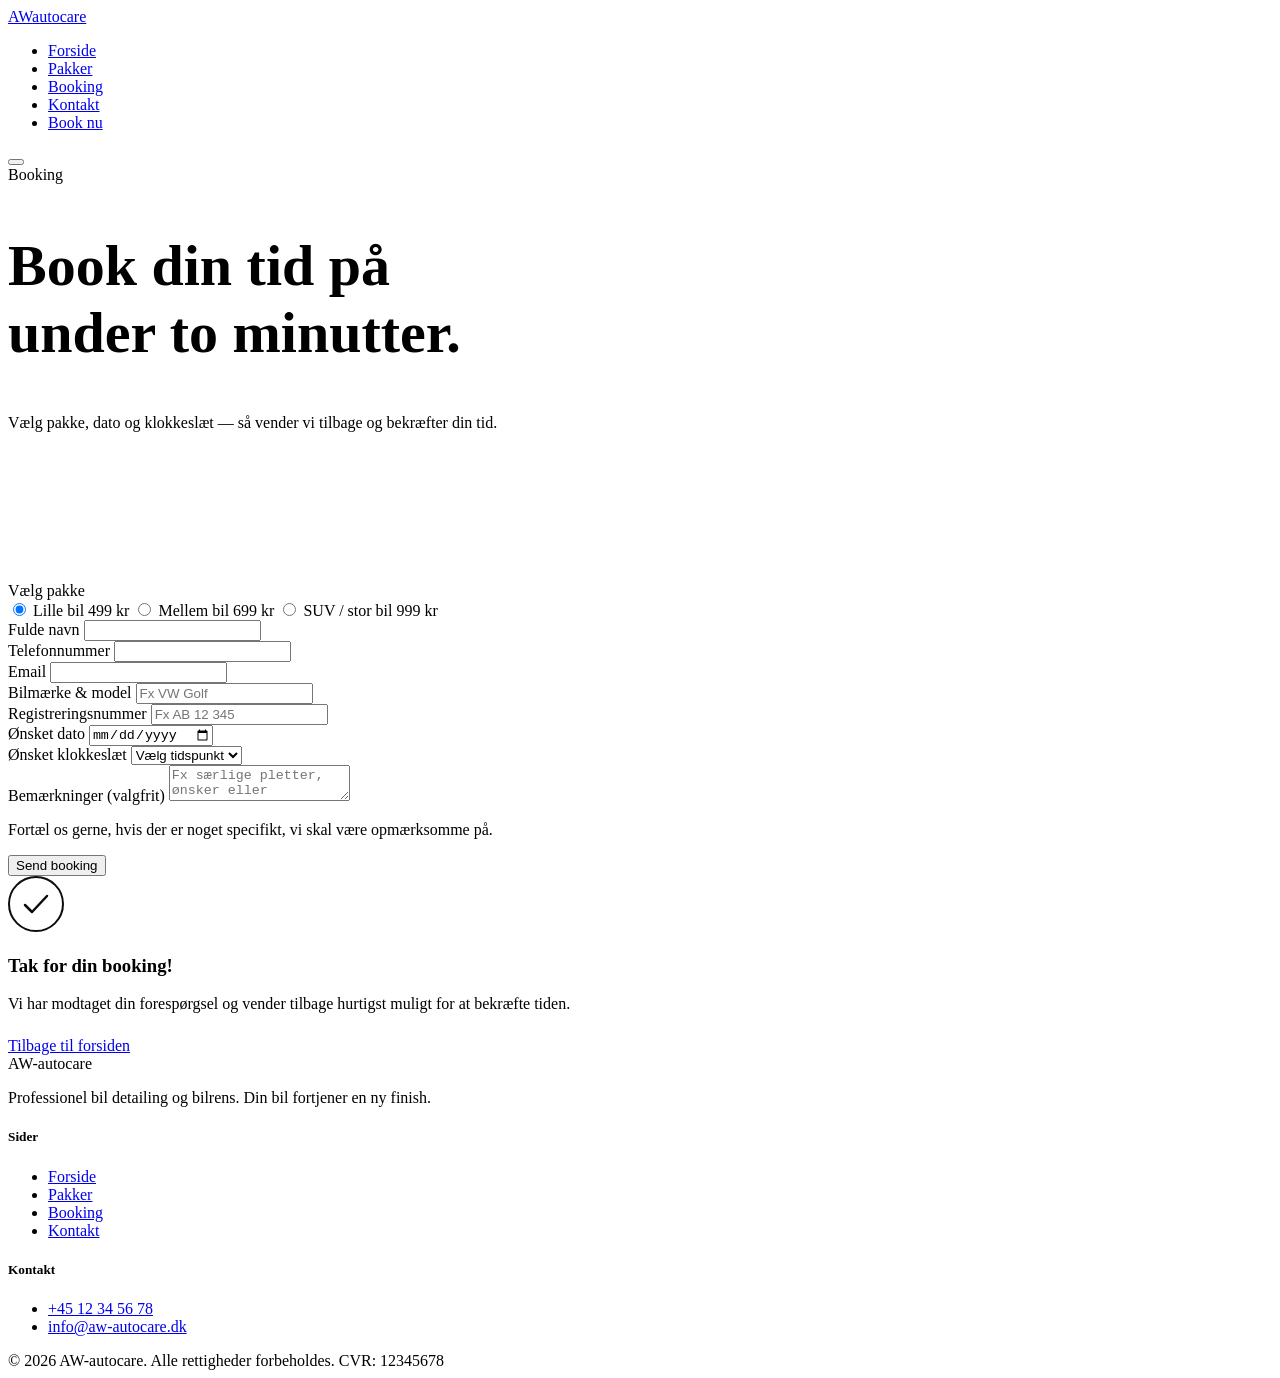
==== booking.html @ 9aef1900 "Create booking.html" ====
<!DOCTYPE html>
<html lang="da">
<head>
<meta charset="UTF-8">
<meta name="viewport" content="width=device-width, initial-scale=1.0">
<title>Book en tid — AW-autocare</title>
<meta name="description" content="Book din tid til bilpleje hos AW-autocare. Vælg pakke, dato og klokkeslæt.">
<link rel="stylesheet" href="styles.css">
</head>
<body>

<header class="site-header">
  <div class="container nav">
    <a href="index.html" class="logo">AW<span>autocare</span></a>
    <nav>
      <ul class="nav-links" id="nav-links">
        <li><a href="index.html">Forside</a></li>
        <li><a href="pakker.html">Pakker</a></li>
        <li><a href="booking.html" aria-current="page">Booking</a></li>
        <li><a href="kontakt.html">Kontakt</a></li>
        <li><a href="booking.html" class="nav-cta">Book nu</a></li>
      </ul>
    </nav>
    <button class="menu-toggle" id="menu-toggle" aria-label="Åbn menu" aria-expanded="false">
      <span></span><span></span><span></span>
    </button>
  </div>
</header>

<main>

  <section class="hero" style="padding-bottom:60px;">
    <div class="container">
      <div class="hero-kicker">
        <span class="eyebrow">Booking</span>
      </div>
      <h1 style="max-width:16ch; font-size:clamp(36px,5vw,58px);">Book din tid på under to minutter.</h1>
      <p class="lede">Vælg pakke, dato og klokkeslæt — så vender vi tilbage og bekræfter din tid.</p>
    </div>
    <div class="wipe-divider" aria-hidden="true">
      <svg viewBox="0 0 1180 46" preserveAspectRatio="none" xmlns="http://www.w3.org/2000/svg">
        <path d="M0,20 C 200,45 400,0 600,22 C 800,44 1000,4 1180,24 L1180,46 L0,46 Z" fill="#ffffff"/>
      </svg>
    </div>
  </section>

  <section style="padding-top:20px;">
    <div class="container" style="max-width:760px;">

      <div class="form-card" id="booking-form-card">
        <form id="booking-form" novalidate>

          <div class="field">
            <label>Vælg pakke</label>
            <div class="package-choice">
              <input type="radio" name="pakke" id="pk-lille" value="lille" checked>
              <label for="pk-lille">
                <span class="pc-name">Lille bil</span>
                <span class="pc-price">499 kr</span>
              </label>

              <input type="radio" name="pakke" id="pk-mellem" value="mellem">
              <label for="pk-mellem">
                <span class="pc-name">Mellem bil</span>
                <span class="pc-price">699 kr</span>
              </label>

              <input type="radio" name="pakke" id="pk-suv" value="suv">
              <label for="pk-suv">
                <span class="pc-name">SUV / stor bil</span>
                <span class="pc-price">999 kr</span>
              </label>
            </div>
          </div>

          <div class="form-row">
            <div class="field">
              <label for="navn">Fulde navn</label>
              <input type="text" id="navn" name="navn" required autocomplete="name">
            </div>
            <div class="field">
              <label for="telefon">Telefonnummer</label>
              <input type="tel" id="telefon" name="telefon" required autocomplete="tel">
            </div>
          </div>

          <div class="field">
            <label for="email">Email</label>
            <input type="email" id="email" name="email" required autocomplete="email">
          </div>

          <div class="form-row">
            <div class="field">
              <label for="bil">Bilmærke &amp; model</label>
              <input type="text" id="bil" name="bil" placeholder="Fx VW Golf" required>
            </div>
            <div class="field">
              <label for="regnr">Registreringsnummer</label>
              <input type="text" id="regnr" name="regnr" placeholder="Fx AB 12 345">
            </div>
          </div>

          <div class="form-row">
            <div class="field">
              <label for="dato">Ønsket dato</label>
              <input type="date" id="dato" name="dato" required>
            </div>
            <div class="field">
              <label for="tid">Ønsket klokkeslæt</label>
              <select id="tid" name="tid" required>
                <option value="">Vælg tidspunkt</option>
                <option value="08:00">08:00</option>
                <option value="09:00">09:00</option>
                <option value="10:00">10:00</option>
                <option value="11:00">11:00</option>
                <option value="12:00">12:00</option>
                <option value="13:00">13:00</option>
                <option value="14:00">14:00</option>
                <option value="15:00">15:00</option>
                <option value="16:00">16:00</option>
              </select>
            </div>
          </div>

          <div class="field">
            <label for="besked">Bemærkninger (valgfrit)</label>
            <textarea id="besked" name="besked" placeholder="Fx særlige pletter, ønsker eller adgangsforhold"></textarea>
            <p class="field-hint">Fortæl os gerne, hvis der er noget specifikt, vi skal være opmærksomme på.</p>
          </div>

          <button type="submit" class="btn btn-primary btn-block">Send booking</button>
        </form>
      </div>

      <div class="form-success" id="booking-success">
        <svg width="56" height="56" viewBox="0 0 56 56" fill="none" xmlns="http://www.w3.org/2000/svg">
          <circle cx="28" cy="28" r="27" stroke="#0c0c0d" stroke-width="2"/>
          <path d="M17 29L24 36L39 20" stroke="#0c0c0d" stroke-width="2.5" stroke-linecap="round" stroke-linejoin="round"/>
        </svg>
        <h3>Tak for din booking!</h3>
        <p>Vi har modtaget din forespørgsel og vender tilbage hurtigst muligt for at bekræfte tiden.</p>
        <ul class="info-list" id="booking-summary" style="margin-top:24px; text-align:left;"></ul>
        <a href="index.html" class="btn btn-ghost" style="margin-top:28px;">Tilbage til forsiden</a>
      </div>

    </div>
  </section>

</main>

<footer class="site-footer">
  <div class="container">
    <div class="footer-grid">
      <div>
        <div class="footer-logo">AW-autocare</div>
        <p>Professionel bil detailing og bilrens. Din bil fortjener en ny finish.</p>
      </div>
      <div class="footer-col">
        <h5>Sider</h5>
        <ul>
          <li><a href="index.html">Forside</a></li>
          <li><a href="pakker.html">Pakker</a></li>
          <li><a href="booking.html">Booking</a></li>
          <li><a href="kontakt.html">Kontakt</a></li>
        </ul>
      </div>
      <div class="footer-col">
        <h5>Kontakt</h5>
        <ul>
          <li><a href="tel:+4512345678">+45 12 34 56 78</a></li>
          <li><a href="mailto:info@aw-autocare.dk">info@aw-autocare.dk</a></li>
        </ul>
      </div>
    </div>
    <div class="footer-bottom">
      <span>© 2026 AW-autocare. Alle rettigheder forbeholdes.</span>
      <span>CVR: 12345678</span>
    </div>
  </div>
</footer>

<script src="script.js"></script>
</body>
</html>
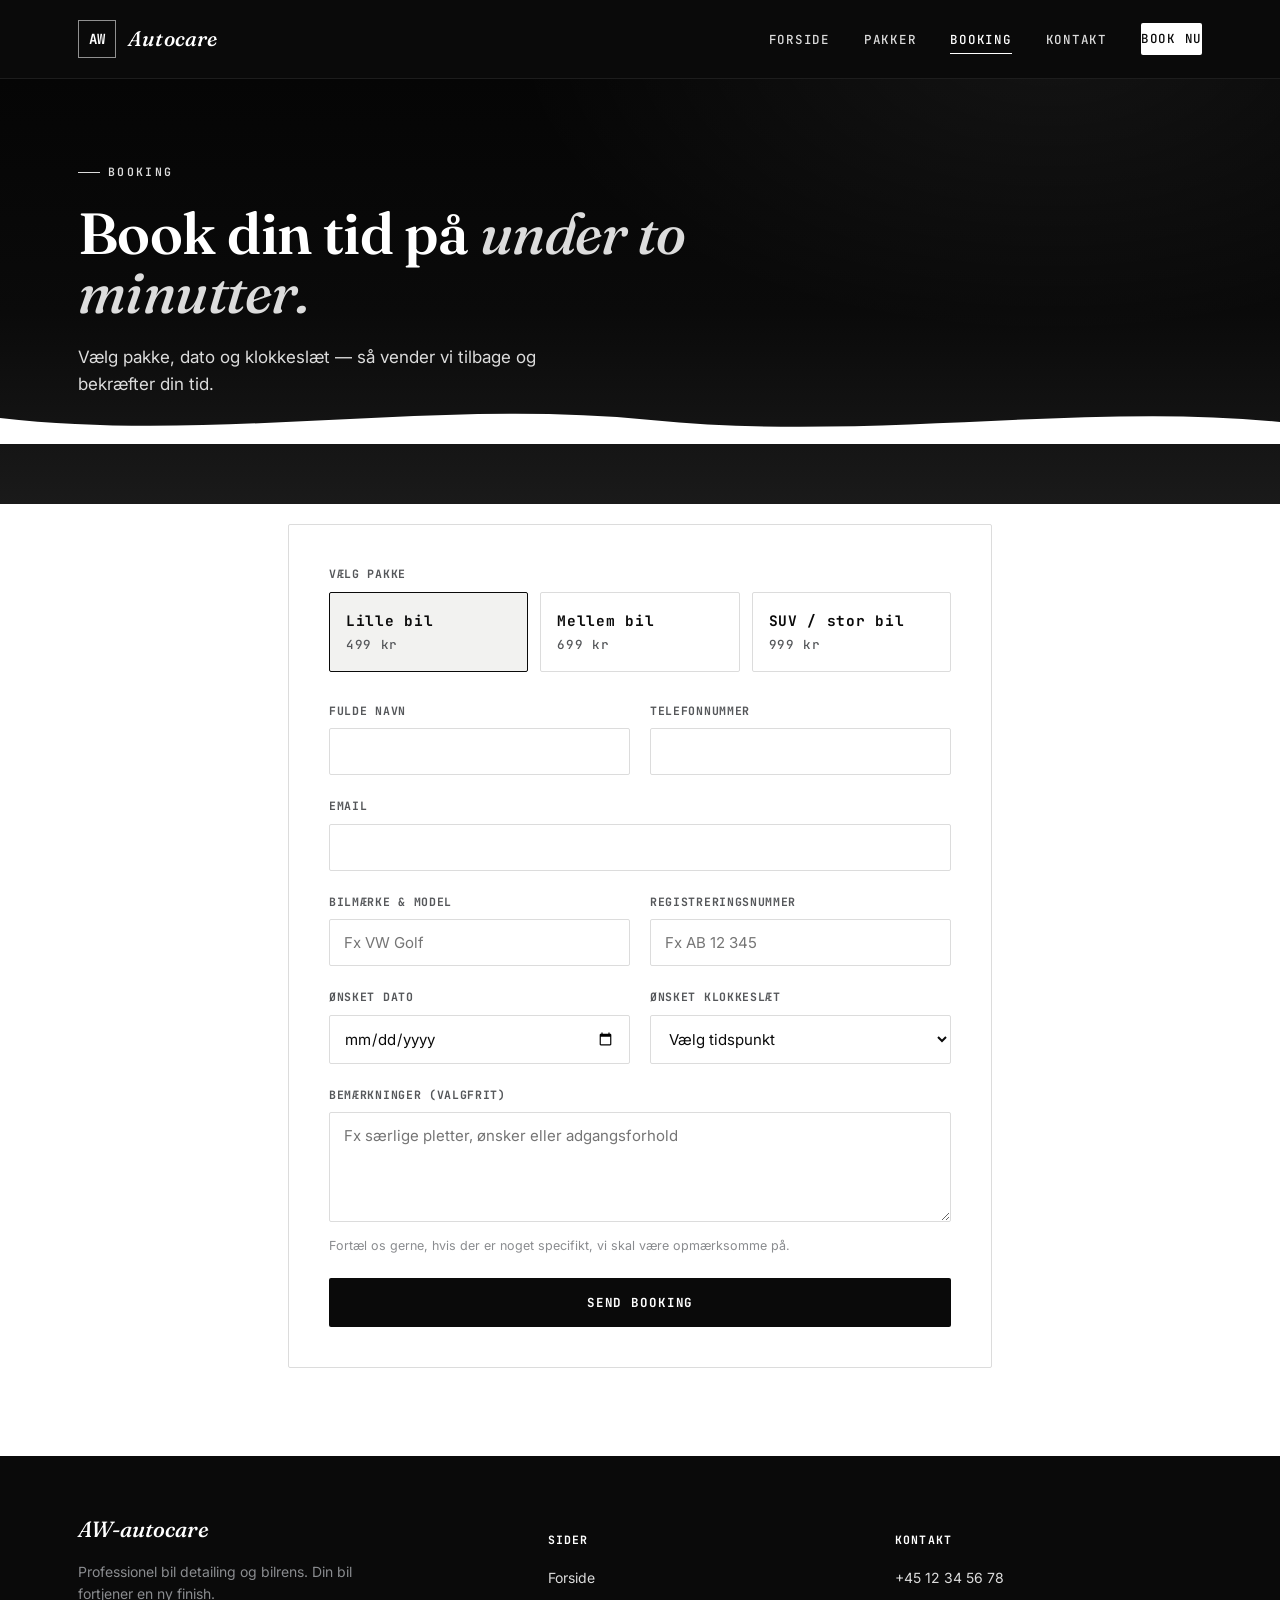
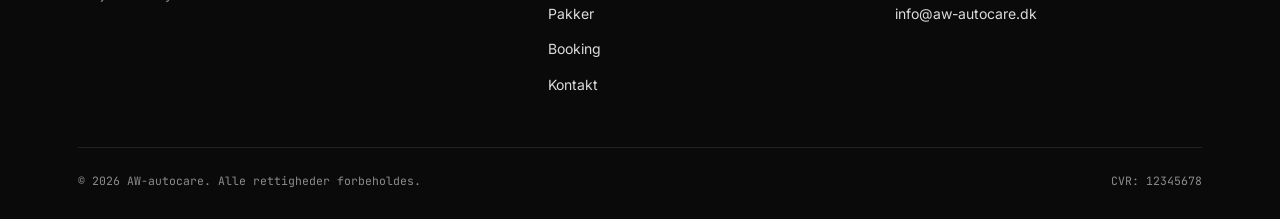
==== commit e2d36eb3: "Create booking.html" ====
--- a/booking.html
+++ b/booking.html
@@ -5,13 +5,492 @@
 <meta name="viewport" content="width=device-width, initial-scale=1.0">
 <title>Book en tid — AW-autocare</title>
 <meta name="description" content="Book din tid til bilpleje hos AW-autocare. Vælg pakke, dato og klokkeslæt.">
-<link rel="stylesheet" href="styles.css">
+<style>
+/* ==========================================================================
+   AW-autocare — Design tokens (v2)
+   Palette: strictly black / gray / white, no other hues.
+   Type: "Fraunces" (serif display, italic for emphasis) + "JetBrains Mono"
+   (technical uppercase labels/buttons/eyebrows) + "Inter" (body copy).
+   Signature: single-stroke line-art car silhouette; soft grayscale vignette.
+   ========================================================================== */
+
+@import url('https://fonts.googleapis.com/css2?family=Fraunces:ital,wght@0,400;0,600;1,500&family=JetBrains+Mono:wght@500;700&family=Inter:wght@400;500;600;700&display=swap');
+
+:root{
+  --black:      #0a0a0a;
+  --charcoal:   #1a1a1a;
+  --gray-900:   #2c2c2c;
+  --gray-dark:  #55575a;
+  --gray:       #8a8c8f;
+  --gray-line:  #dcdcdc;
+  --off-white:  #f2f2f0;
+  --white:      #ffffff;
+
+  --display: 'Fraunces', Georgia, serif;
+  --mono: 'JetBrains Mono', 'SF Mono', Menlo, monospace;
+  --body: 'Inter', -apple-system, BlinkMacSystemFont, 'Segoe UI', sans-serif;
+
+  --max-w: 1180px;
+  --radius: 2px;
+  --ease: cubic-bezier(.22,.61,.36,1);
+}
+
+*, *::before, *::after{ box-sizing: border-box; }
+html{ scroll-behavior: smooth; }
+html, body{ margin:0; padding:0; }
+body{
+  font-family: var(--body);
+  background: var(--white);
+  color: var(--black);
+  line-height: 1.6;
+  -webkit-font-smoothing: antialiased;
+}
+img, svg{ display:block; max-width:100%; }
+a{ color: inherit; text-decoration:none; }
+ul{ list-style:none; margin:0; padding:0; }
+h1,h2,h3,h4{ font-family: var(--display); font-weight:600; letter-spacing:-.01em; margin:0; }
+p{ margin:0; }
+
+.container{
+  max-width: var(--max-w);
+  margin: 0 auto;
+  padding: 0 28px;
+}
+
+a:focus-visible, button:focus-visible, input:focus-visible, select:focus-visible, textarea:focus-visible{
+  outline: 2px solid var(--black);
+  outline-offset: 3px;
+}
+
+@media (prefers-reduced-motion: reduce){
+  *{ animation-duration: .001ms !important; animation-iteration-count: 1 !important; transition-duration: .001ms !important; scroll-behavior:auto !important; }
+}
+
+.eyebrow{
+  display:inline-flex;
+  align-items:center;
+  gap:.7em;
+  font-family: var(--mono);
+  font-weight:600;
+  font-size: 11.5px;
+  letter-spacing:.2em;
+  text-transform: uppercase;
+  color: var(--gray-dark);
+}
+.eyebrow::before{
+  content:"";
+  width: 22px;
+  height:1px;
+  background: var(--gray-dark);
+}
+.section-dark .eyebrow,
+.hero .eyebrow{ color: var(--gray-line); }
+.section-dark .eyebrow::before,
+.hero .eyebrow::before{ background: var(--gray-line); }
+
+/* ---------- Header / Nav ---------- */
+.site-header{
+  position: sticky;
+  top:0;
+  z-index: 100;
+  background: var(--black);
+  border-bottom: 1px solid rgba(255,255,255,.08);
+}
+.nav{
+  display:flex;
+  align-items:center;
+  justify-content: space-between;
+  height: 78px;
+}
+.logo{
+  display:flex;
+  align-items:center;
+  gap:12px;
+}
+.logo-mark{
+  width: 38px;
+  height: 38px;
+  border: 1px solid rgba(255,255,255,.55);
+  display:flex;
+  align-items:center;
+  justify-content:center;
+  font-family: var(--mono);
+  font-weight:700;
+  font-size: 14px;
+  letter-spacing: .02em;
+  color: var(--white);
+  flex-shrink:0;
+}
+.logo-word{
+  font-family: var(--display);
+  font-style: italic;
+  font-weight: 500;
+  font-size: 21px;
+  color: var(--white);
+  letter-spacing: .01em;
+}
+.nav-links{
+  display:flex;
+  align-items:center;
+  gap: 34px;
+}
+.nav-links a{
+  color: var(--gray-line);
+  font-family: var(--mono);
+  font-size: 12.5px;
+  font-weight: 500;
+  letter-spacing: .06em;
+  text-transform: uppercase;
+  position: relative;
+  padding: 6px 0;
+  transition: color .2s var(--ease);
+}
+.nav-links a::after{
+  content:"";
+  position:absolute;
+  left:0; bottom:0;
+  width:0%;
+  height:1px;
+  background: var(--white);
+  transition: width .25s var(--ease);
+}
+.nav-links a:hover,
+.nav-links a[aria-current="page"]{ color: var(--white); }
+.nav-links a:hover::after,
+.nav-links a[aria-current="page"]::after{ width:100%; }
+
+.nav-cta{
+  display:inline-block;
+  background: var(--white);
+  color: var(--black) !important;
+  font-family: var(--mono);
+  font-size: 12px;
+  font-weight:700;
+  letter-spacing:.08em;
+  text-transform: uppercase;
+  padding: 11px 20px;
+  border-radius: var(--radius);
+  transition: background .2s var(--ease), transform .2s var(--ease);
+}
+.nav-cta:hover{ background: var(--gray-line); transform: translateY(-1px); }
+
+.menu-toggle{
+  display:none;
+  background:none;
+  border:0;
+  padding:8px;
+  cursor:pointer;
+}
+.menu-toggle span{
+  display:block;
+  width:24px;
+  height:2px;
+  background: var(--white);
+  margin: 5px 0;
+  transition: transform .25s var(--ease), opacity .25s var(--ease);
+}
+.menu-toggle.is-open span:nth-child(1){ transform: translateY(7px) rotate(45deg); }
+.menu-toggle.is-open span:nth-child(2){ opacity:0; }
+.menu-toggle.is-open span:nth-child(3){ transform: translateY(-7px) rotate(-45deg); }
+
+@media (max-width: 860px){
+  .nav-links{
+    position:absolute;
+    top:78px; left:0; right:0;
+    background: var(--black);
+    flex-direction: column;
+    align-items: flex-start;
+    gap:0;
+    max-height:0;
+    overflow:hidden;
+    transition: max-height .3s var(--ease);
+    border-bottom: 1px solid rgba(255,255,255,.08);
+  }
+  .nav-links.is-open{ max-height: 360px; }
+  .nav-links a{ padding: 16px 28px; width:100%; }
+  .nav-links a::after{ display:none; }
+  .nav-cta{ margin: 8px 28px 20px; }
+  .menu-toggle{ display:block; }
+}
+
+/* ---------- Buttons ---------- */
+.btn{
+  display:inline-flex;
+  align-items:center;
+  justify-content:center;
+  gap:10px;
+  padding: 15px 28px;
+  font-family: var(--mono);
+  font-size: 12.5px;
+  font-weight:700;
+  letter-spacing:.07em;
+  text-transform: uppercase;
+  border-radius: var(--radius);
+  border: 1px solid transparent;
+  cursor:pointer;
+  transition: background .2s var(--ease), color .2s var(--ease), border-color .2s var(--ease), transform .2s var(--ease);
+}
+.btn-primary{ background: var(--black); color: var(--white); }
+.btn-primary:hover{ background: var(--charcoal); transform: translateY(-1px); }
+.btn-ghost{ background: transparent; color: var(--black); border-color: var(--black); }
+.btn-ghost:hover{ background: var(--black); color: var(--white); }
+.btn-on-dark{ background: var(--white); color: var(--black); }
+.btn-on-dark:hover{ background: var(--gray-line); transform: translateY(-1px); }
+.btn-ghost-on-dark{ background: transparent; color: var(--white); border-color: rgba(255,255,255,.45); }
+.btn-ghost-on-dark:hover{ border-color: var(--white); background: rgba(255,255,255,.08); }
+.btn-block{ width:100%; }
+
+/* ---------- Divider ---------- */
+.wipe-divider{ position: relative; height: 46px; overflow: hidden; }
+.wipe-divider svg{ width:100%; height:100%; }
+
+/* ---------- Hero ---------- */
+.hero{
+  background:
+    radial-gradient(ellipse 900px 500px at 82% -10%, rgba(255,255,255,.06), transparent 60%),
+    linear-gradient(180deg, #050505 0%, var(--black) 55%, var(--charcoal) 100%);
+  color: var(--white);
+  padding: 76px 0 0;
+  position: relative;
+  overflow:hidden;
+}
+.hero-grid{
+  display:grid;
+  grid-template-columns: 1.05fr 1fr;
+  gap: 40px;
+  align-items:center;
+  padding-bottom: 40px;
+  position:relative;
+  z-index:2;
+}
+.hero-kicker{ margin-bottom: 22px; }
+.hero h1{
+  font-size: clamp(42px, 6vw, 72px);
+  line-height: 1.02;
+  color: var(--white);
+  max-width: 12ch;
+  font-weight: 600;
+}
+.hero h1 em{
+  font-style: italic;
+  font-weight: 500;
+  color: var(--gray-line);
+}
+.hero p.lede{
+  font-family: var(--body);
+  font-size: 17px;
+  color: var(--gray-line);
+  max-width: 46ch;
+  margin-top: 22px;
+  font-weight: 400;
+}
+.hero-actions{
+  display:flex;
+  gap: 16px;
+  margin-top: 34px;
+  flex-wrap: wrap;
+}
+.hero-art{ position: relative; z-index:1; }
+.hero-art svg{ width:100%; height:auto; overflow: visible; }
+.car-line{
+  fill:none;
+  stroke: rgba(255,255,255,.85);
+  stroke-width: 1.4;
+  stroke-linecap: round;
+  stroke-linejoin: round;
+  vector-effect: non-scaling-stroke;
+}
+.car-line--dim{ stroke: rgba(255,255,255,.32); stroke-width: 1; }
+.car-ground{ stroke: rgba(255,255,255,.18); stroke-width: 1; }
+.car-draw{
+  stroke-dasharray: 2600;
+  stroke-dashoffset: 2600;
+  animation: draw-car 2.2s var(--ease) forwards .2s;
+}
+@keyframes draw-car{ to{ stroke-dashoffset: 0; } }
+
+@media (max-width: 900px){
+  .hero-grid{ grid-template-columns: 1fr; }
+  .hero-art{ order:-1; max-width: 420px; margin: 0 auto; }
+}
+
+/* ---------- Sections ---------- */
+section{ padding: 88px 0; }
+.section-head{ max-width: 640px; margin-bottom: 52px; }
+.section-head h2{ font-size: clamp(32px, 4vw, 44px); margin-top: 14px; }
+.section-head h2 em{ font-style: italic; font-weight:500; }
+.section-head p{ font-family: var(--body); color: var(--gray-dark); margin-top: 14px; font-size: 16px; }
+.section-dark{ background: var(--black); color: var(--white); }
+.section-dark .section-head p{ color: var(--gray-line); }
+.section-off{ background: var(--off-white); }
+
+/* ---------- Feature list ---------- */
+.feature-grid{
+  display:grid;
+  grid-template-columns: repeat(3, 1fr);
+  gap: 1px;
+  background: var(--gray-line);
+  border: 1px solid var(--gray-line);
+}
+.feature{ background: var(--white); padding: 40px 32px; }
+.feature .num{ font-family: var(--mono); font-size: 13px; color: var(--gray); letter-spacing:.1em; }
+.feature h3{ font-family: var(--body); font-weight:700; font-size: 18px; margin-top: 14px; }
+.feature p{ font-size: 14.5px; color: var(--gray-dark); margin-top: 10px; }
+@media (max-width: 760px){ .feature-grid{ grid-template-columns: 1fr; } }
+
+/* ---------- Pricing / package cards ---------- */
+.package-grid{ display:grid; grid-template-columns: repeat(3, 1fr); gap: 24px; }
+.package-card{
+  border: 1px solid var(--gray-line);
+  border-radius: var(--radius);
+  padding: 36px 30px 30px;
+  display:flex;
+  flex-direction:column;
+  background: var(--white);
+  transition: border-color .2s var(--ease), transform .2s var(--ease), box-shadow .2s var(--ease);
+  position:relative;
+}
+.package-card:hover{ border-color: var(--black); transform: translateY(-4px); box-shadow: 0 18px 34px rgba(0,0,0,.08); }
+.package-card.is-featured{ border-color: var(--black); background: var(--black); color: var(--white); }
+.package-card.is-featured .package-desc,
+.package-card.is-featured .package-list li{ color: var(--gray-line); }
+.package-card.is-featured .package-list li::before{ color: var(--white); }
+.package-tag{
+  position:absolute; top:-1px; right: 24px;
+  background: var(--black); color: var(--white);
+  font-family: var(--mono);
+  font-size: 10.5px; font-weight:700; letter-spacing:.12em; text-transform: uppercase;
+  padding: 6px 12px; border-radius: 0 0 3px 3px;
+}
+.package-card.is-featured .package-tag{ background: var(--white); color: var(--black); }
+.package-name{
+  font-family: var(--mono); font-weight: 700; font-size: 12px;
+  letter-spacing:.14em; text-transform: uppercase; color: var(--gray-dark);
+}
+.package-card.is-featured .package-name{ color: var(--gray-line); }
+.package-price{ font-family: var(--display); font-weight:600; font-size: 56px; line-height: 1; margin-top: 10px; }
+.package-price sup{ font-family: var(--mono); font-size: 14px; font-weight:600; margin-left: 4px; top:-1.2em; }
+.package-desc{ font-size: 14.5px; color: var(--gray-dark); margin-top: 10px; }
+.package-list{ margin-top: 24px; flex:1; }
+.package-list li{
+  font-size: 14.5px; padding: 9px 0; border-top: 1px solid var(--gray-line);
+  color: var(--charcoal); display:flex; gap:10px;
+}
+.package-card.is-featured .package-list li{ border-top-color: rgba(255,255,255,.15); }
+.package-list li::before{ content:"—"; color: var(--gray); flex-shrink:0; }
+.package-card .btn{ margin-top: 28px; }
+@media (max-width: 900px){ .package-grid{ grid-template-columns: 1fr; } }
+
+/* ---------- Steps (process) ---------- */
+.steps{ display:grid; grid-template-columns: repeat(4, 1fr); gap: 28px; }
+.step .step-num{ font-family: var(--mono); font-size: 34px; color: rgba(255,255,255,.28); }
+.step h4{ font-family: var(--body); font-weight:700; font-size: 15px; margin-top: 8px; }
+.step p{ font-size: 14px; color: var(--gray-line); margin-top: 8px; }
+@media (max-width: 900px){ .steps{ grid-template-columns: repeat(2,1fr); } }
+@media (max-width: 560px){ .steps{ grid-template-columns: 1fr; } }
+
+/* ---------- CTA band ---------- */
+.cta-band{ background: var(--black); color: var(--white); padding: 70px 0; text-align:center; }
+.cta-band h2{ font-size: clamp(30px,4vw,44px); }
+.cta-band h2 em{ font-style:italic; font-weight:500; }
+.cta-band p{ color: var(--gray-line); margin-top: 14px; font-family: var(--body); }
+.cta-band .hero-actions{ justify-content:center; margin-top: 30px; }
+
+/* ---------- Forms ---------- */
+.form-card{ background: var(--white); border: 1px solid var(--gray-line); padding: 40px; border-radius: var(--radius); }
+.form-row{ display:grid; grid-template-columns: 1fr 1fr; gap: 20px; }
+@media (max-width:640px){ .form-row{ grid-template-columns: 1fr; } }
+
+.field{ margin-bottom: 22px; }
+.field label{
+  display:block; font-family: var(--mono); font-size: 11.5px; font-weight:700;
+  letter-spacing:.06em; text-transform: uppercase; color: var(--gray-dark); margin-bottom: 8px;
+}
+.field input, .field select, .field textarea{
+  width:100%; border: 1px solid var(--gray-line); border-radius: var(--radius);
+  padding: 13px 14px; font-family: var(--body); font-size: 15px; color: var(--black);
+  background: var(--white); transition: border-color .2s var(--ease);
+}
+.field input:focus, .field select:focus, .field textarea:focus{ border-color: var(--black); outline: none; }
+.field textarea{ resize: vertical; min-height: 110px; }
+.field-hint{ font-size:12.5px; color: var(--gray); margin-top:6px; }
+
+.package-choice{ display:grid; grid-template-columns: repeat(3,1fr); gap: 12px; }
+@media (max-width:640px){ .package-choice{ grid-template-columns: 1fr; } }
+.package-choice input{ position:absolute; opacity:0; pointer-events:none; }
+.package-choice label{
+  display:block; border: 1px solid var(--gray-line); border-radius: var(--radius);
+  padding: 16px; cursor:pointer; transition: border-color .2s var(--ease), background .2s var(--ease);
+  text-transform:none; font-weight:500;
+}
+.package-choice label .pc-name{ display:block; font-weight:700; font-size: 14.5px; color: var(--black); margin-bottom: 3px; }
+.package-choice label .pc-price{ display:block; font-family: var(--mono); font-size: 12.5px; color: var(--gray-dark); }
+.package-choice input:checked + label{ border-color: var(--black); background: var(--off-white); }
+.package-choice input:focus-visible + label{ outline: 2px solid var(--black); outline-offset: 2px; }
+
+.form-success{ display:none; text-align:center; padding: 60px 20px; }
+.form-success.is-visible{ display:block; }
+.form-card.is-hidden{ display:none; }
+.form-success svg{ margin: 0 auto 20px; }
+.form-success h3{ font-family: var(--body); font-weight:700; font-size:22px; }
+.form-success p{ color: var(--gray-dark); margin-top:10px; }
+
+/* ---------- Info blocks (contact page) ---------- */
+.info-grid{ display:grid; grid-template-columns: 1fr 1fr; gap: 60px; }
+@media (max-width: 900px){ .info-grid{ grid-template-columns: 1fr; gap:40px; } }
+
+.info-list{ margin-top: 30px; }
+.info-list li{
+  padding: 20px 0; border-top: 1px solid var(--gray-line);
+  display:grid; grid-template-columns: 120px 1fr; gap: 16px;
+}
+.info-list li:last-child{ border-bottom: 1px solid var(--gray-line); }
+.info-list .label{ font-family: var(--mono); font-size: 11.5px; font-weight:700; letter-spacing:.08em; text-transform: uppercase; color: var(--gray); }
+.info-list .value{ font-size: 15px; }
+.info-list .value a:hover{ text-decoration: underline; }
+
+.map-block{
+  background: var(--charcoal); color: var(--white); border-radius: var(--radius);
+  min-height: 340px; display:flex; align-items:center; justify-content:center;
+  position:relative; overflow:hidden;
+}
+.map-block .map-pin{ text-align:center; padding: 30px; }
+.map-block .map-pin p{ color: var(--gray-line); font-family: var(--mono); font-size:12.5px; margin-top:8px; }
+
+/* ---------- Footer ---------- */
+.site-footer{ background: var(--black); color: var(--gray-line); padding: 56px 0 28px; }
+.footer-grid{
+  display:grid; grid-template-columns: 1.4fr 1fr 1fr; gap: 40px;
+  padding-bottom: 40px; border-bottom: 1px solid rgba(255,255,255,.1);
+}
+@media (max-width: 760px){ .footer-grid{ grid-template-columns: 1fr; gap: 30px; } }
+.footer-logo{ font-family: var(--display); font-style:italic; font-weight:500; font-size: 22px; color: var(--white); }
+.footer-grid p{ font-size: 14px; color: var(--gray); margin-top: 14px; max-width: 34ch; }
+.footer-col h5{
+  font-family: var(--mono); font-size: 11.5px; font-weight:700; letter-spacing:.1em;
+  text-transform: uppercase; color: var(--white); margin-bottom: 16px;
+}
+.footer-col li{ margin-bottom: 10px; }
+.footer-col a{ font-size: 14px; color: var(--gray-line); transition: color .2s; }
+.footer-col a:hover{ color: var(--white); }
+.footer-bottom{
+  display:flex; justify-content: space-between; padding-top: 24px;
+  font-family: var(--mono); font-size: 11.5px; color: var(--gray); flex-wrap:wrap; gap: 10px;
+}
+
+.text-center{ text-align:center; }
+.mt-0{ margin-top:0; }
+
+</style>
 </head>
 <body>
 
 <header class="site-header">
   <div class="container nav">
-    <a href="index.html" class="logo">AW<span>autocare</span></a>
+    <a href="index.html" class="logo">
+      <span class="logo-mark">AW</span>
+      <span class="logo-word">Autocare</span>
+    </a>
     <nav>
       <ul class="nav-links" id="nav-links">
         <li><a href="index.html">Forside</a></li>
@@ -34,7 +513,7 @@
       <div class="hero-kicker">
         <span class="eyebrow">Booking</span>
       </div>
-      <h1 style="max-width:16ch; font-size:clamp(36px,5vw,58px);">Book din tid på under to minutter.</h1>
+      <h1 style="max-width:16ch; font-size:clamp(36px,5vw,58px);">Book din tid på <em>under to minutter.</em></h1>
       <p class="lede">Vælg pakke, dato og klokkeslæt — så vender vi tilbage og bekræfter din tid.</p>
     </div>
     <div class="wipe-divider" aria-hidden="true">
@@ -179,6 +658,105 @@
   </div>
 </footer>
 
-<script src="script.js"></script>
+<script>
+// ==========================================================================
+// AW-autocare — shared behaviour
+// ==========================================================================
+
+document.addEventListener('DOMContentLoaded', () => {
+
+  /* ---------- Mobile nav toggle ---------- */
+  const toggle = document.querySelector('.menu-toggle');
+  const links = document.querySelector('.nav-links');
+  if (toggle && links) {
+    toggle.addEventListener('click', () => {
+      const open = links.classList.toggle('is-open');
+      toggle.classList.toggle('is-open', open);
+      toggle.setAttribute('aria-expanded', open ? 'true' : 'false');
+    });
+    links.querySelectorAll('a').forEach(a => {
+      a.addEventListener('click', () => {
+        links.classList.remove('is-open');
+        toggle.classList.remove('is-open');
+        toggle.setAttribute('aria-expanded', 'false');
+      });
+    });
+  }
+
+  /* ---------- Booking form ---------- */
+  const bookingForm = document.getElementById('booking-form');
+  if (bookingForm) {
+
+    // Pre-select package if it arrives via ?pakke=lille / mellem / suv
+    const params = new URLSearchParams(window.location.search);
+    const pre = params.get('pakke');
+    if (pre) {
+      const input = bookingForm.querySelector(`input[name="pakke"][value="${pre}"]`);
+      if (input) input.checked = true;
+    }
+
+    // Don't allow picking a date in the past
+    const dateInput = bookingForm.querySelector('#dato');
+    if (dateInput) {
+      const today = new Date().toISOString().split('T')[0];
+      dateInput.setAttribute('min', today);
+    }
+
+    bookingForm.addEventListener('submit', (e) => {
+      e.preventDefault();
+
+      if (!bookingForm.checkValidity()) {
+        bookingForm.reportValidity();
+        return;
+      }
+
+      // NOTE for developer wiring this up to a real backend:
+      // Replace this block with an actual request, e.g.
+      //   fetch('/api/booking', { method: 'POST', body: new FormData(bookingForm) })
+      // or point the <form> action at a booking/email service (Formspree, Netlify Forms osv.).
+      // For now the request is simulated so the page works stand-alone.
+
+      const data = new FormData(bookingForm);
+      const pakkeLabels = { lille: 'Lille bil — 499 kr', mellem: 'Mellem bil — 699 kr', suv: 'SUV / stor bil — 999 kr' };
+      const chosen = pakkeLabels[data.get('pakke')] || '';
+
+      const summaryEl = document.getElementById('booking-summary');
+      if (summaryEl) {
+        summaryEl.innerHTML = `
+          <li><span class="label">Navn</span><span class="value">${escapeHTML(data.get('navn'))}</span></li>
+          <li><span class="label">Pakke</span><span class="value">${escapeHTML(chosen)}</span></li>
+          <li><span class="label">Dato</span><span class="value">${escapeHTML(data.get('dato'))} kl. ${escapeHTML(data.get('tid'))}</span></li>
+        `;
+      }
+
+      bookingForm.closest('.form-card').classList.add('is-hidden');
+      document.getElementById('booking-success').classList.add('is-visible');
+      document.getElementById('booking-success').scrollIntoView({ behavior: 'smooth', block: 'center' });
+    });
+  }
+
+  /* ---------- Contact form ---------- */
+  const contactForm = document.getElementById('contact-form');
+  if (contactForm) {
+    contactForm.addEventListener('submit', (e) => {
+      e.preventDefault();
+      if (!contactForm.checkValidity()) {
+        contactForm.reportValidity();
+        return;
+      }
+      // Same note as above — wire this up to a real endpoint or mail service.
+      contactForm.closest('.form-card').classList.add('is-hidden');
+      document.getElementById('contact-success').classList.add('is-visible');
+    });
+  }
+
+  function escapeHTML(str) {
+    const div = document.createElement('div');
+    div.textContent = str || '';
+    return div.innerHTML;
+  }
+});
+
+</script>
 </body>
 </html>
